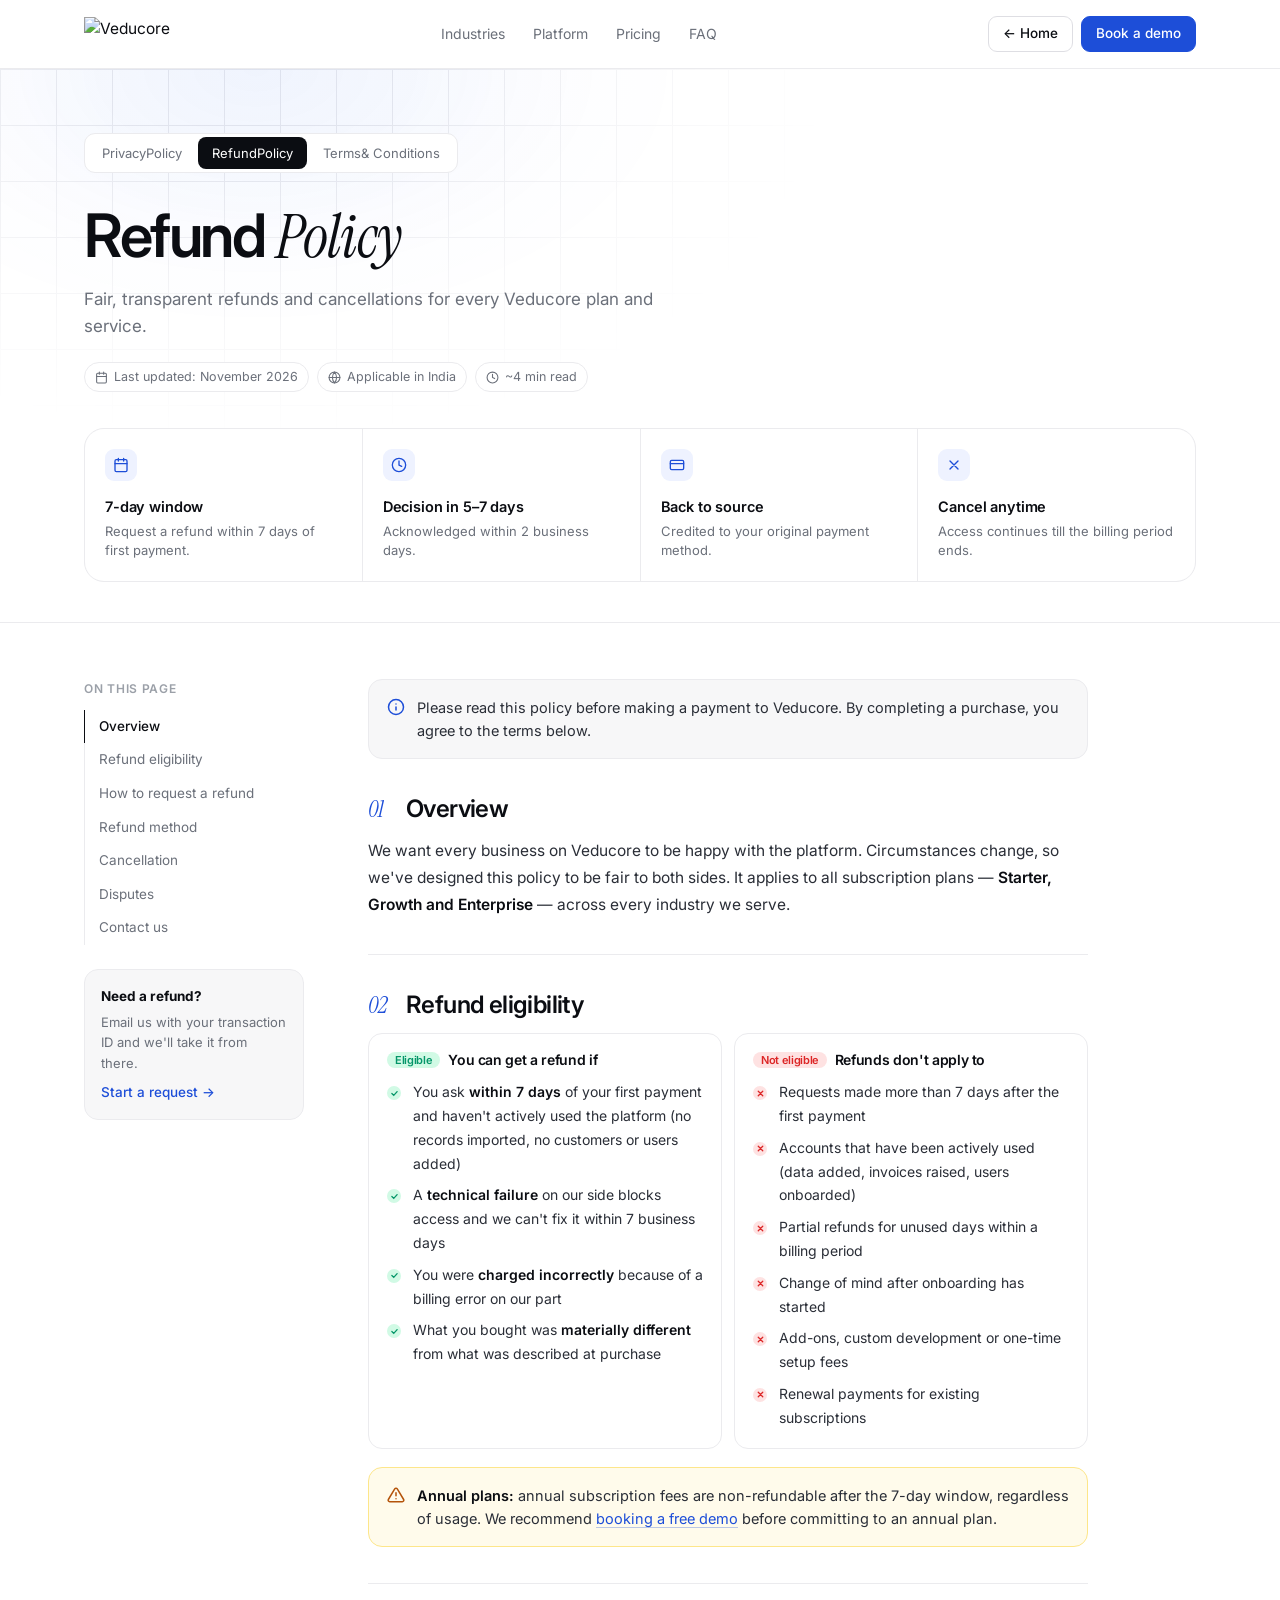
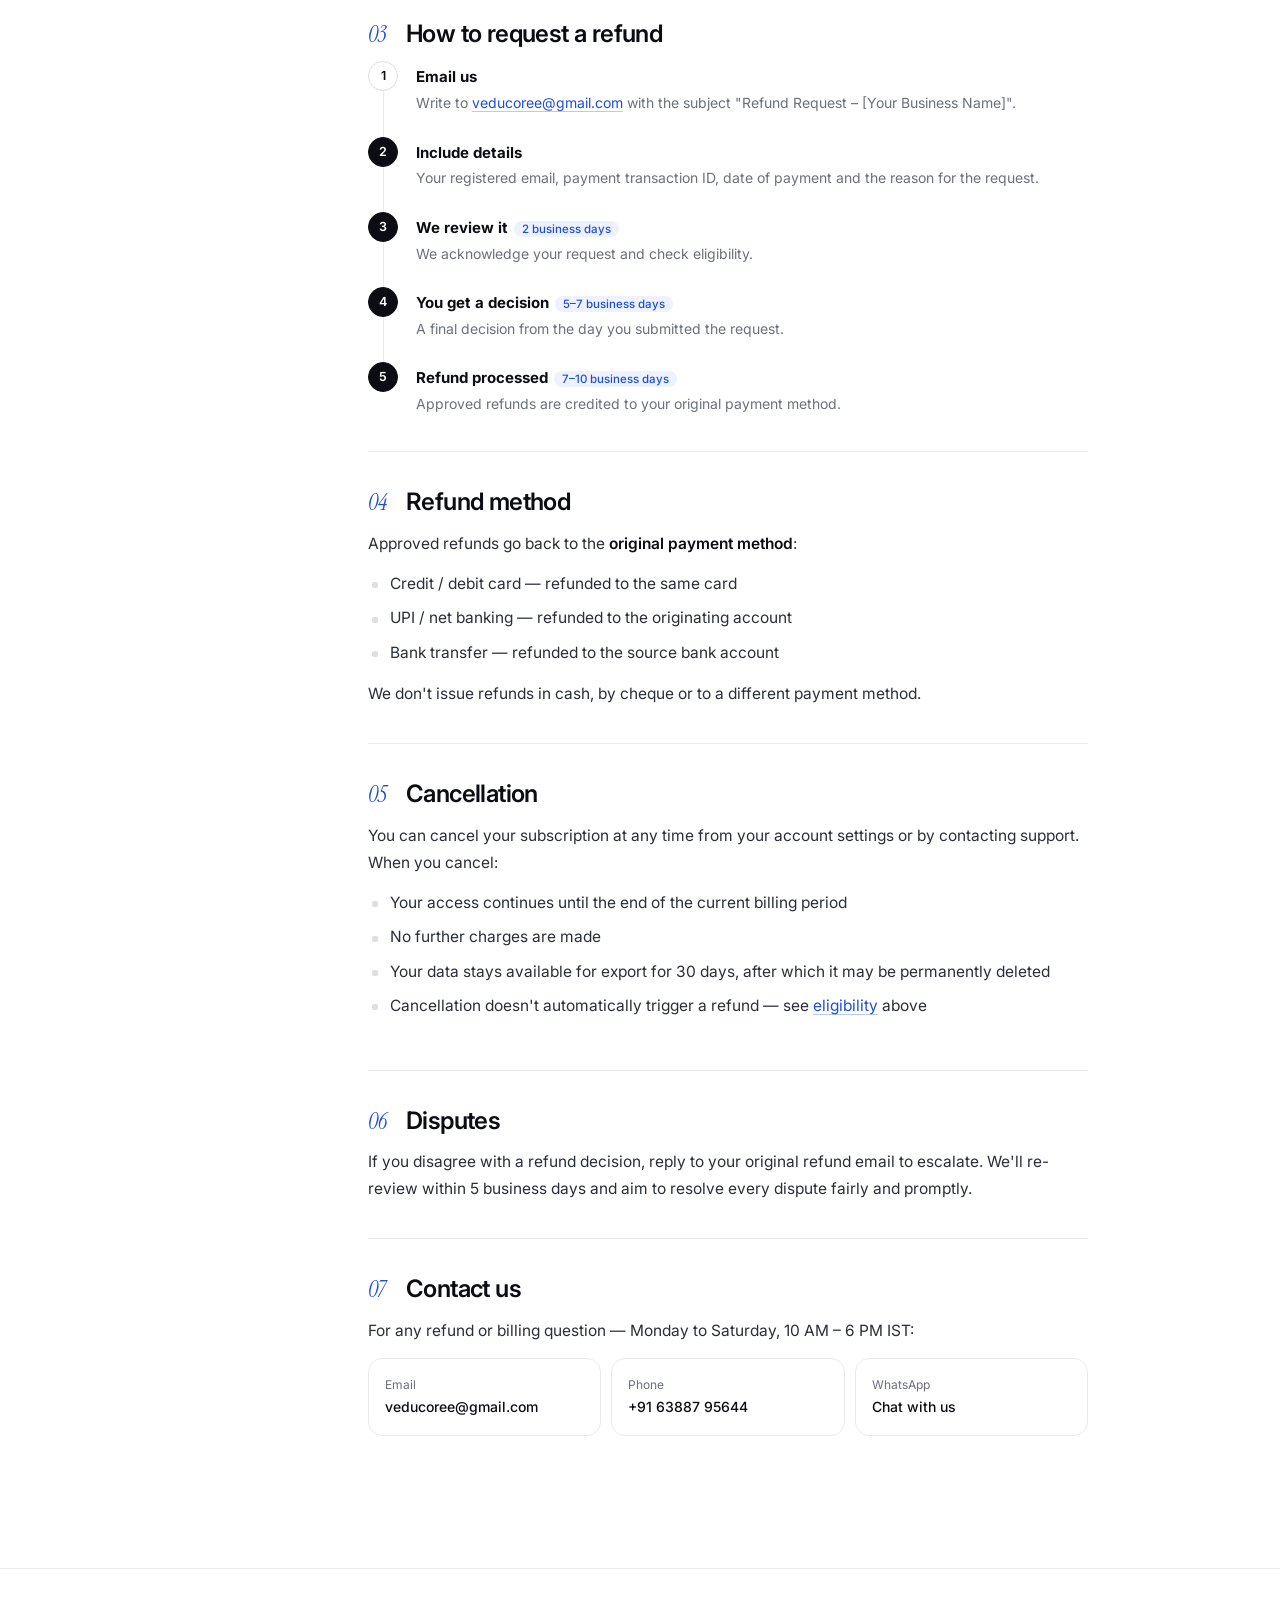
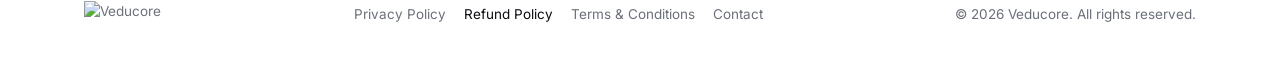
==== refund-policy.html @ 89895927 "Redesign as multi-industry SaaS platform - Rebuild homepage: industry switcher with live dashboard p" ====
<!DOCTYPE html>
<html lang="en">
<head>
<meta charset="utf-8">
<meta name="viewport" content="width=device-width, initial-scale=1, viewport-fit=cover">
<title>Refund Policy – Veducore</title>
<meta name="description" content="Veducore's refund and cancellation policy — eligibility, how to request a refund, timelines and payment methods.">
<meta name="robots" content="index, follow">
<link rel="canonical" href="https://www.veducore.in/refund-policy.html">
<link rel="preconnect" href="https://fonts.googleapis.com">
<link rel="preconnect" href="https://fonts.gstatic.com" crossorigin>
<link href="https://fonts.googleapis.com/css2?family=Inter:wght@400;500;600;700&family=Instrument+Serif:ital@0;1&display=swap" rel="stylesheet">
<link rel="stylesheet" href="legal.css">
</head>
<body>
<div class="progress" aria-hidden="true"></div>

<header>
  <div class="wrap nav">
    <a href="Site.html" class="logo" aria-label="Veducore home"><img src="image.png" alt="Veducore"></a>
    <ul class="nav-links">
      <li><a href="Site.html#industries">Industries</a></li>
      <li><a href="Site.html#platform">Platform</a></li>
      <li><a href="Site.html#pricing">Pricing</a></li>
      <li><a href="Site.html#faq">FAQ</a></li>
    </ul>
    <div style="display:flex;gap:8px">
      <a href="Site.html" class="btn ghost">← Home</a>
      <a href="Site.html#contact" class="btn">Book a demo</a>
    </div>
  </div>
</header>

<main>
  <div class="hero">
    <div class="wrap">
      <nav class="tabs" aria-label="Legal documents">
        <a href="privacy-policy.html">Privacy<span class="lg"> Policy</span></a>
        <a href="refund-policy.html" class="on" aria-current="page">Refund<span class="lg"> Policy</span></a>
        <a href="terms.html">Terms<span class="lg"> &amp; Conditions</span></a>
      </nav>
      <h1>Refund <em class="s">Policy</em></h1>
      <p class="lead">Fair, transparent refunds and cancellations for every Veducore plan and service.</p>
      <div class="meta">
        <span><svg viewBox="0 0 24 24" fill="none" stroke="currentColor" stroke-width="2" stroke-linecap="round"><rect x="3" y="4" width="18" height="18" rx="2"/><path d="M16 2v4M8 2v4M3 10h18"/></svg>Last updated: November 2026</span>
        <span><svg viewBox="0 0 24 24" fill="none" stroke="currentColor" stroke-width="2" stroke-linecap="round"><circle cx="12" cy="12" r="10"/><path d="M2 12h20M12 2a15 15 0 0 1 0 20M12 2a15 15 0 0 0 0 20"/></svg>Applicable in India</span>
        <span><svg viewBox="0 0 24 24" fill="none" stroke="currentColor" stroke-width="2" stroke-linecap="round"><circle cx="12" cy="12" r="10"/><path d="M12 6v6l4 2"/></svg>~4 min read</span>
      </div>

      <div class="glance">
        <div><i><svg viewBox="0 0 24 24" fill="none" stroke="currentColor" stroke-width="2" stroke-linecap="round"><rect x="3" y="4" width="18" height="18" rx="2"/><path d="M16 2v4M8 2v4M3 10h18"/></svg></i><b>7-day window</b><span>Request a refund within 7 days of first payment.</span></div>
        <div><i><svg viewBox="0 0 24 24" fill="none" stroke="currentColor" stroke-width="2" stroke-linecap="round"><circle cx="12" cy="12" r="10"/><path d="M12 6v6l4 2"/></svg></i><b>Decision in 5–7 days</b><span>Acknowledged within 2 business days.</span></div>
        <div><i><svg viewBox="0 0 24 24" fill="none" stroke="currentColor" stroke-width="2" stroke-linecap="round"><rect x="2" y="5" width="20" height="14" rx="2"/><path d="M2 10h20"/></svg></i><b>Back to source</b><span>Credited to your original payment method.</span></div>
        <div><i><svg viewBox="0 0 24 24" fill="none" stroke="currentColor" stroke-width="2" stroke-linecap="round"><path d="M18 6 6 18M6 6l12 12"/></svg></i><b>Cancel anytime</b><span>Access continues till the billing period ends.</span></div>
      </div>
    </div>
  </div>

  <div class="wrap layout">
    <details class="toc" open>
      <summary>On this page</summary>
      <ol id="tocList"></ol>
      <div class="help"><b>Need a refund?</b>Email us with your transaction ID and we'll take it from there.<a href="mailto:veducoree@gmail.com?subject=Refund%20Request">Start a request →</a></div>
    </details>

    <article class="doc">
      <div class="note">
        <svg viewBox="0 0 24 24" fill="none" stroke="currentColor" stroke-width="2" stroke-linecap="round"><circle cx="12" cy="12" r="10"/><path d="M12 16v-4M12 8h.01"/></svg>
        <div>Please read this policy before making a payment to Veducore. By completing a purchase, you agree to the terms below.</div>
      </div>

      <section id="overview">
        <h2>Overview</h2>
        <p>We want every business on Veducore to be happy with the platform. Circumstances change, so we've designed this policy to be fair to both sides. It applies to all subscription plans — <strong>Starter, Growth and Enterprise</strong> — across every industry we serve.</p>
      </section>

      <section id="eligibility">
        <h2>Refund eligibility</h2>
        <div class="cols">
          <div class="col ok">
            <h3><i>Eligible</i>You can get a refund if</h3>
            <ul class="yes">
              <li>You ask <strong>within 7 days</strong> of your first payment and haven't actively used the platform (no records imported, no customers or users added)</li>
              <li>A <strong>technical failure</strong> on our side blocks access and we can't fix it within 7 business days</li>
              <li>You were <strong>charged incorrectly</strong> because of a billing error on our part</li>
              <li>What you bought was <strong>materially different</strong> from what was described at purchase</li>
            </ul>
          </div>
          <div class="col bad">
            <h3><i>Not eligible</i>Refunds don't apply to</h3>
            <ul class="no">
              <li>Requests made more than 7 days after the first payment</li>
              <li>Accounts that have been actively used (data added, invoices raised, users onboarded)</li>
              <li>Partial refunds for unused days within a billing period</li>
              <li>Change of mind after onboarding has started</li>
              <li>Add-ons, custom development or one-time setup fees</li>
              <li>Renewal payments for existing subscriptions</li>
            </ul>
          </div>
        </div>
        <div class="note warn">
          <svg viewBox="0 0 24 24" fill="none" stroke="currentColor" stroke-width="2" stroke-linecap="round"><path d="M10.3 3.9 1.8 18a2 2 0 0 0 1.7 3h17a2 2 0 0 0 1.7-3L13.7 3.9a2 2 0 0 0-3.4 0z"/><path d="M12 9v4M12 17h.01"/></svg>
          <div><strong>Annual plans:</strong> annual subscription fees are non-refundable after the 7-day window, regardless of usage. We recommend <a href="Site.html#contact">booking a free demo</a> before committing to an annual plan.</div>
        </div>
      </section>

      <section id="how-to-request">
        <h2>How to request a refund</h2>
        <ol class="tl">
          <li><b>Email us</b><span>Write to <a href="mailto:veducoree@gmail.com?subject=Refund%20Request">veducoree@gmail.com</a> with the subject "Refund Request – [Your Business Name]".</span></li>
          <li><b>Include details</b><span>Your registered email, payment transaction ID, date of payment and the reason for the request.</span></li>
          <li><b>We review it</b><em>2 business days</em><span>We acknowledge your request and check eligibility.</span></li>
          <li><b>You get a decision</b><em>5–7 business days</em><span>A final decision from the day you submitted the request.</span></li>
          <li><b>Refund processed</b><em>7–10 business days</em><span>Approved refunds are credited to your original payment method.</span></li>
        </ol>
      </section>

      <section id="refund-method">
        <h2>Refund method</h2>
        <p>Approved refunds go back to the <strong>original payment method</strong>:</p>
        <ul>
          <li>Credit / debit card — refunded to the same card</li>
          <li>UPI / net banking — refunded to the originating account</li>
          <li>Bank transfer — refunded to the source bank account</li>
        </ul>
        <p>We don't issue refunds in cash, by cheque or to a different payment method.</p>
      </section>

      <section id="cancellation">
        <h2>Cancellation</h2>
        <p>You can cancel your subscription at any time from your account settings or by contacting support. When you cancel:</p>
        <ul>
          <li>Your access continues until the end of the current billing period</li>
          <li>No further charges are made</li>
          <li>Your data stays available for export for 30 days, after which it may be permanently deleted</li>
          <li>Cancellation doesn't automatically trigger a refund — see <a href="#eligibility">eligibility</a> above</li>
        </ul>
      </section>

      <section id="disputes">
        <h2>Disputes</h2>
        <p>If you disagree with a refund decision, reply to your original refund email to escalate. We'll re-review within 5 business days and aim to resolve every dispute fairly and promptly.</p>
      </section>

      <section id="contact">
        <h2>Contact us</h2>
        <p>For any refund or billing question — Monday to Saturday, 10 AM – 6 PM IST:</p>
        <div class="contact">
          <a href="mailto:veducoree@gmail.com"><small>Email</small><b>veducoree@gmail.com</b></a>
          <a href="tel:+916388795644"><small>Phone</small><b>+91 63887 95644</b></a>
          <a href="https://wa.me/916388795644"><small>WhatsApp</small><b>Chat with us</b></a>
        </div>
      </section>
    </article>
  </div>
</main>

<footer>
  <div class="wrap fin">
    <a href="Site.html" class="logo"><img src="image.png" alt="Veducore" style="height:28px"></a>
    <nav aria-label="Legal">
      <a href="privacy-policy.html">Privacy Policy</a>
      <a href="refund-policy.html" class="on">Refund Policy</a>
      <a href="terms.html">Terms &amp; Conditions</a>
      <a href="Site.html#contact">Contact</a>
    </nav>
    <span>© 2026 Veducore. All rights reserved.</span>
  </div>
</footer>

<button class="top" aria-label="Back to top"><svg width="16" height="16" viewBox="0 0 24 24" fill="none" stroke="currentColor" stroke-width="2" stroke-linecap="round"><path d="M12 19V5M5 12l7-7 7 7"/></svg></button>
<script src="legal.js"></script>
</body>
</html>
---- legal.css ----
/* Shared styles for Veducore legal pages (privacy, refund, terms) */
:root{
  --f:'Inter',system-ui,-apple-system,sans-serif;
  --serif:'Instrument Serif',Georgia,serif;
  --bg:#ffffff;--bg2:#f7f7f8;--bg3:#f1f1f3;
  --ink:#0b0d12;--ink2:#2a2e37;--mute:#6b707a;--faint:#9ba0a8;
  --line:#ebebee;--line2:#dedee3;
  --brand:#1d4ed8;--soft:#eef2ff;--ok:#059669;--warn:#b45309;
  --r:14px;--r-lg:20px;
  color-scheme:light;
}
*,*::before,*::after{box-sizing:border-box;margin:0;padding:0}
html{scroll-behavior:smooth;scroll-padding-top:96px;-webkit-text-size-adjust:100%}
body{background:var(--bg);color:var(--ink);font:15.5px/1.6 var(--f);overflow-x:hidden;-webkit-font-smoothing:antialiased}
img{max-width:100%;display:block}
a{color:inherit;text-decoration:none}
button{font:inherit;color:inherit;cursor:pointer;background:none;border:0}
h1,h2,h3{font-weight:600;letter-spacing:-.025em;line-height:1.15}
em.s{font-family:var(--serif);font-style:italic;font-weight:400;letter-spacing:-.01em}
.wrap{max-width:1160px;margin:0 auto;padding:0 24px}

/* progress */
.progress{position:fixed;top:0;left:0;height:2px;width:0;background:var(--brand);z-index:200;transition:width .1s linear}

/* header */
header{position:sticky;top:0;z-index:100;background:rgba(255,255,255,.85);backdrop-filter:saturate(180%) blur(14px);-webkit-backdrop-filter:saturate(180%) blur(14px);border-bottom:1px solid var(--line)}
.nav{display:flex;align-items:center;justify-content:space-between;height:68px;gap:20px}
.logo img{height:34px;width:auto}
.nav-links{display:flex;gap:4px;list-style:none}
.nav-links a{display:block;padding:7px 12px;border-radius:8px;font-size:14px;color:var(--mute);transition:color .2s,background .2s}
.nav-links a:hover{color:var(--ink);background:var(--bg2)}
.btn{display:inline-flex;align-items:center;justify-content:center;gap:8px;height:36px;padding:0 14px;border-radius:9px;font-weight:500;font-size:13.5px;background:var(--brand);color:#fff;border:1px solid var(--brand);transition:transform .2s,box-shadow .2s;white-space:nowrap}
.btn:hover{transform:translateY(-1px);box-shadow:0 10px 24px -10px rgba(29,78,216,.6)}
.btn.ghost{background:var(--bg);color:var(--ink);border-color:var(--line2)}
.btn.ghost:hover{border-color:var(--ink);box-shadow:none}
@media(max-width:760px){.nav-links{display:none}}
@media(max-width:400px){.nav .btn.ghost{display:none}}

/* hero */
.hero{padding:64px 0 40px;position:relative;border-bottom:1px solid var(--line)}
.hero::before{content:"";position:absolute;inset:0;z-index:-1;
  background:radial-gradient(50% 70% at 20% 0%,rgba(37,99,235,.07),transparent 70%),
  linear-gradient(var(--line) 1px,transparent 1px) 0 0/56px 56px,
  linear-gradient(90deg,var(--line) 1px,transparent 1px) 0 0/56px 56px;
  -webkit-mask-image:radial-gradient(60% 90% at 20% 0%,#000 20%,transparent 75%);mask-image:radial-gradient(60% 90% at 20% 0%,#000 20%,transparent 75%)}
.tabs{display:inline-flex;gap:2px;padding:3px;border:1px solid var(--line);border-radius:11px;background:var(--bg);margin-bottom:28px;max-width:100%;overflow-x:auto}
.tabs a{height:32px;padding:0 14px;display:inline-flex;align-items:center;border-radius:8px;font-size:13px;color:var(--mute);white-space:nowrap;transition:color .2s,background .2s}
.tabs a:hover{color:var(--ink)}
.tabs a.on{background:var(--ink);color:#fff}
.hero h1{font-size:clamp(36px,5.6vw,60px);letter-spacing:-.04em}
.hero p.lead{color:var(--mute);font-size:17px;max-width:620px;margin-top:14px}
.meta{display:flex;gap:8px;flex-wrap:wrap;margin-top:22px}
.meta span{display:inline-flex;align-items:center;gap:6px;font-size:12.5px;color:var(--mute);padding:4px 10px;border:1px solid var(--line);border-radius:99px;background:var(--bg)}
.meta svg{width:13px;height:13px}

/* at a glance */
.glance{display:grid;grid-template-columns:repeat(4,1fr);gap:1px;background:var(--line);border:1px solid var(--line);border-radius:var(--r-lg);overflow:hidden;margin-top:36px}
.glance div{background:var(--bg);padding:20px}
.glance i{width:32px;height:32px;border-radius:9px;background:var(--soft);color:var(--brand);display:grid;place-items:center;font-style:normal;margin-bottom:14px}
.glance i svg{width:16px;height:16px}
.glance b{display:block;font-size:14.5px;font-weight:600;letter-spacing:-.01em}
.glance span{display:block;font-size:13px;color:var(--mute);margin-top:3px;line-height:1.5}
@media(max-width:860px){.glance{grid-template-columns:1fr 1fr}}
@media(max-width:440px){.glance div{padding:14px}.glance i{width:28px;height:28px;margin-bottom:10px}.glance b{font-size:13.5px}.glance span{font-size:12px}}

/* layout */
.layout{display:grid;grid-template-columns:220px minmax(0,1fr);gap:64px;padding:56px 0 96px}
.toc{position:sticky;top:96px;align-self:start;max-height:calc(100vh - 120px);overflow:auto}
.toc summary{list-style:none;font-size:12px;font-weight:600;letter-spacing:.06em;text-transform:uppercase;color:var(--faint);margin-bottom:12px;cursor:default}
.toc summary::-webkit-details-marker{display:none}
.toc ol{list-style:none;border-left:1px solid var(--line)}
.toc a{display:block;padding:6px 0 6px 14px;margin-left:-1px;border-left:1px solid transparent;font-size:13.5px;color:var(--mute);transition:color .2s,border-color .2s}
.toc a:hover{color:var(--ink)}
.toc a.on{color:var(--ink);border-left-color:var(--ink);font-weight:500}
.toc .help{margin-top:24px;padding:16px;border:1px solid var(--line);border-radius:var(--r);background:var(--bg2);font-size:13px;color:var(--mute)}
.toc .help b{display:block;color:var(--ink);font-size:13.5px;margin-bottom:4px}
.toc .help a{padding:0;border:0;margin:8px 0 0;color:var(--brand);font-weight:500}
@media(max-width:960px){
  .layout{grid-template-columns:1fr;gap:28px;padding-top:28px}
  .toc{position:static;max-height:none;border:1px solid var(--line);border-radius:var(--r);padding:14px 16px}
  .toc summary{margin:0;cursor:pointer;display:flex;justify-content:space-between;align-items:center;color:var(--ink);text-transform:none;letter-spacing:0;font-size:14px;font-weight:500}
  .toc summary::after{content:"";width:8px;height:8px;border-right:1.5px solid var(--mute);border-bottom:1.5px solid var(--mute);transform:rotate(45deg);transition:transform .2s;margin-right:4px}
  .toc[open] summary::after{transform:rotate(-135deg)}
  .toc[open] ol{margin-top:12px}
  .toc .help{display:none}
}

/* content */
.doc{max-width:720px}
.doc section{padding-bottom:36px;margin-bottom:36px;border-bottom:1px solid var(--line)}
.doc section:last-child{border:0;margin:0}
.doc h2{font-size:clamp(20px,2.6vw,24px);margin-bottom:14px;display:flex;align-items:baseline;gap:12px;position:relative}
.doc h2 .n{font-family:var(--serif);font-style:italic;font-weight:400;color:var(--brand);font-size:.95em;min-width:26px}
.doc h2 .anchor{opacity:0;color:var(--faint);font-size:15px;transition:opacity .2s;padding:0 4px}
.doc h2:hover .anchor{opacity:1}
.doc h2 .anchor:hover{color:var(--brand)}
.doc h3{font-size:16px;margin:22px 0 10px}
.doc p{color:var(--ink2);margin-bottom:14px;line-height:1.75}
.doc p:last-child{margin-bottom:0}
.doc ul{list-style:none;margin:0 0 14px;display:grid;gap:8px}
.doc ul li{position:relative;padding-left:22px;color:var(--ink2);line-height:1.7}
.doc ul li::before{content:"";position:absolute;left:4px;top:.72em;width:6px;height:6px;border-radius:2px;background:var(--line2)}
.doc ul.yes li::before,.doc ul.no li::before{width:14px;height:14px;left:0;top:.42em;border-radius:50%;background-position:center;background-size:9px;background-repeat:no-repeat}
.doc ul.yes li::before{background-color:#d1fae5;background-image:url("data:image/svg+xml,%3Csvg xmlns='http://www.w3.org/2000/svg' viewBox='0 0 24 24' fill='none' stroke='%23059669' stroke-width='3.5' stroke-linecap='round'%3E%3Cpath d='m5 12 5 5 9-10'/%3E%3C/svg%3E")}
.doc ul.no li::before{background-color:#fee2e2;background-image:url("data:image/svg+xml,%3Csvg xmlns='http://www.w3.org/2000/svg' viewBox='0 0 24 24' fill='none' stroke='%23dc2626' stroke-width='3.5' stroke-linecap='round'%3E%3Cpath d='M6 6l12 12M18 6 6 18'/%3E%3C/svg%3E")}
.doc ul.yes li,.doc ul.no li{padding-left:26px}
.doc a{color:var(--brand);text-decoration:underline;text-decoration-color:rgba(29,78,216,.3);text-underline-offset:3px;transition:text-decoration-color .2s}
.doc a:hover{text-decoration-color:var(--brand)}
.doc strong{color:var(--ink);font-weight:600}
.note{display:flex;gap:12px;padding:16px 18px;border:1px solid var(--line);border-radius:var(--r);background:var(--bg2);margin:0 0 36px;font-size:14.5px;color:var(--ink2)}
.note svg{width:18px;height:18px;flex-shrink:0;margin-top:2px;color:var(--brand)}
.note.warn{background:#fffbeb;border-color:#fde68a;margin:18px 0 0}
.note.warn svg{color:var(--warn)}
.cols{display:grid;grid-template-columns:1fr 1fr;gap:12px;margin:6px 0 4px}
.col{border:1px solid var(--line);border-radius:var(--r);padding:18px}
.col h3{margin:0 0 12px;font-size:14px;display:flex;align-items:center;gap:8px}
.col h3 i{font-style:normal;font-size:11px;font-weight:600;padding:2px 8px;border-radius:99px}
.col.ok h3 i{background:#d1fae5;color:var(--ok)}
.col.bad h3 i{background:#fee2e2;color:#dc2626}
.col ul{margin:0}
.col li{font-size:14px}
@media(max-width:640px){.cols{grid-template-columns:1fr}}

/* timeline */
.tl{list-style:none;counter-reset:t;margin:8px 0 0;display:grid;gap:0}
.tl li{position:relative;padding:0 0 22px 48px;counter-increment:t}
.tl li::before{content:counter(t);position:absolute;left:0;top:0;width:30px;height:30px;border-radius:50%;border:1px solid var(--line2);background:var(--bg);display:grid;place-items:center;font-size:12.5px;font-weight:600;z-index:1;transition:background .3s,color .3s,border-color .3s}
.tl li::after{content:"";position:absolute;left:15px;top:30px;bottom:0;width:1px;background:var(--line)}
.tl li:last-child{padding-bottom:0}
.tl li:last-child::after{display:none}
.tl li.in::before{background:var(--ink);color:#fff;border-color:var(--ink)}
.tl b{display:inline-block;font-size:15px;padding-top:4px}
.tl span{display:block;color:var(--mute);font-size:14px;margin-top:2px}
.tl em{font-style:normal;font-size:11.5px;color:var(--brand);background:var(--soft);padding:1px 8px;border-radius:99px;margin-left:6px;font-weight:500}

/* contact card */
.contact{display:grid;grid-template-columns:repeat(3,1fr);gap:10px;margin-top:6px}
.contact a,.contact div{display:flex;flex-direction:column;gap:2px;padding:16px;border:1px solid var(--line);border-radius:var(--r);text-decoration:none!important;color:var(--ink)!important;transition:border-color .2s,transform .2s}
.contact a:hover{border-color:var(--ink);transform:translateY(-2px)}
.contact small{font-size:12px;color:var(--mute)}
.contact b{font-size:14px;font-weight:500;word-break:break-word}
@media(max-width:640px){.contact{grid-template-columns:1fr}}

/* footer */
footer{border-top:1px solid var(--line);padding:32px 0;font-size:13.5px;color:var(--mute)}
.fin{display:flex;align-items:center;justify-content:space-between;gap:16px;flex-wrap:wrap}
.fin nav{display:flex;gap:18px;flex-wrap:wrap}
.fin nav a:hover,.fin nav a.on{color:var(--ink)}
@media(max-width:640px){.fin{flex-direction:column;text-align:center}.fin nav{justify-content:center}}

/* toast + top */
.toast{position:fixed;left:50%;bottom:24px;transform:translate(-50%,20px);background:var(--ink);color:#fff;font-size:13px;padding:9px 16px;border-radius:10px;opacity:0;pointer-events:none;transition:all .3s;z-index:300}
.toast.show{opacity:1;transform:translate(-50%,0)}
.top{position:fixed;right:20px;bottom:20px;width:42px;height:42px;border-radius:12px;border:1px solid var(--line2);background:var(--bg);display:grid;place-items:center;box-shadow:0 8px 24px -12px rgba(0,0,0,.25);opacity:0;transform:translateY(10px);pointer-events:none;transition:all .3s;z-index:90}
.top.show{opacity:1;transform:none;pointer-events:auto}
.top:hover{border-color:var(--ink)}

@supports(padding:max(0px)){.wrap{padding-left:max(24px,env(safe-area-inset-left));padding-right:max(24px,env(safe-area-inset-right))}}
@media(max-width:640px){.wrap{padding-left:max(16px,env(safe-area-inset-left));padding-right:max(16px,env(safe-area-inset-right))}.hero{padding:40px 0 28px}.tabs{display:flex;width:100%}.tabs a{flex:1 0 auto;justify-content:center}.doc h2 .anchor{opacity:1}.top{right:14px;bottom:max(14px,env(safe-area-inset-bottom))}}
@media(max-width:480px){.tabs .lg{display:none}}
@media(max-width:360px){.hero h1{font-size:32px}.nav{gap:10px}.logo img{height:28px}.btn{padding:0 10px}.glance{grid-template-columns:1fr}}
@media(min-width:1800px){.wrap{max-width:1280px}}
@media(hover:none){.btn:hover,.contact a:hover{transform:none}}
@media print{header,.toc,.top,.tabs,.progress,footer,.toast{display:none!important}.layout{display:block;padding:0}.hero::before{display:none}}
@media(prefers-reduced-motion:reduce){*{transition:none!important;scroll-behavior:auto!important}}
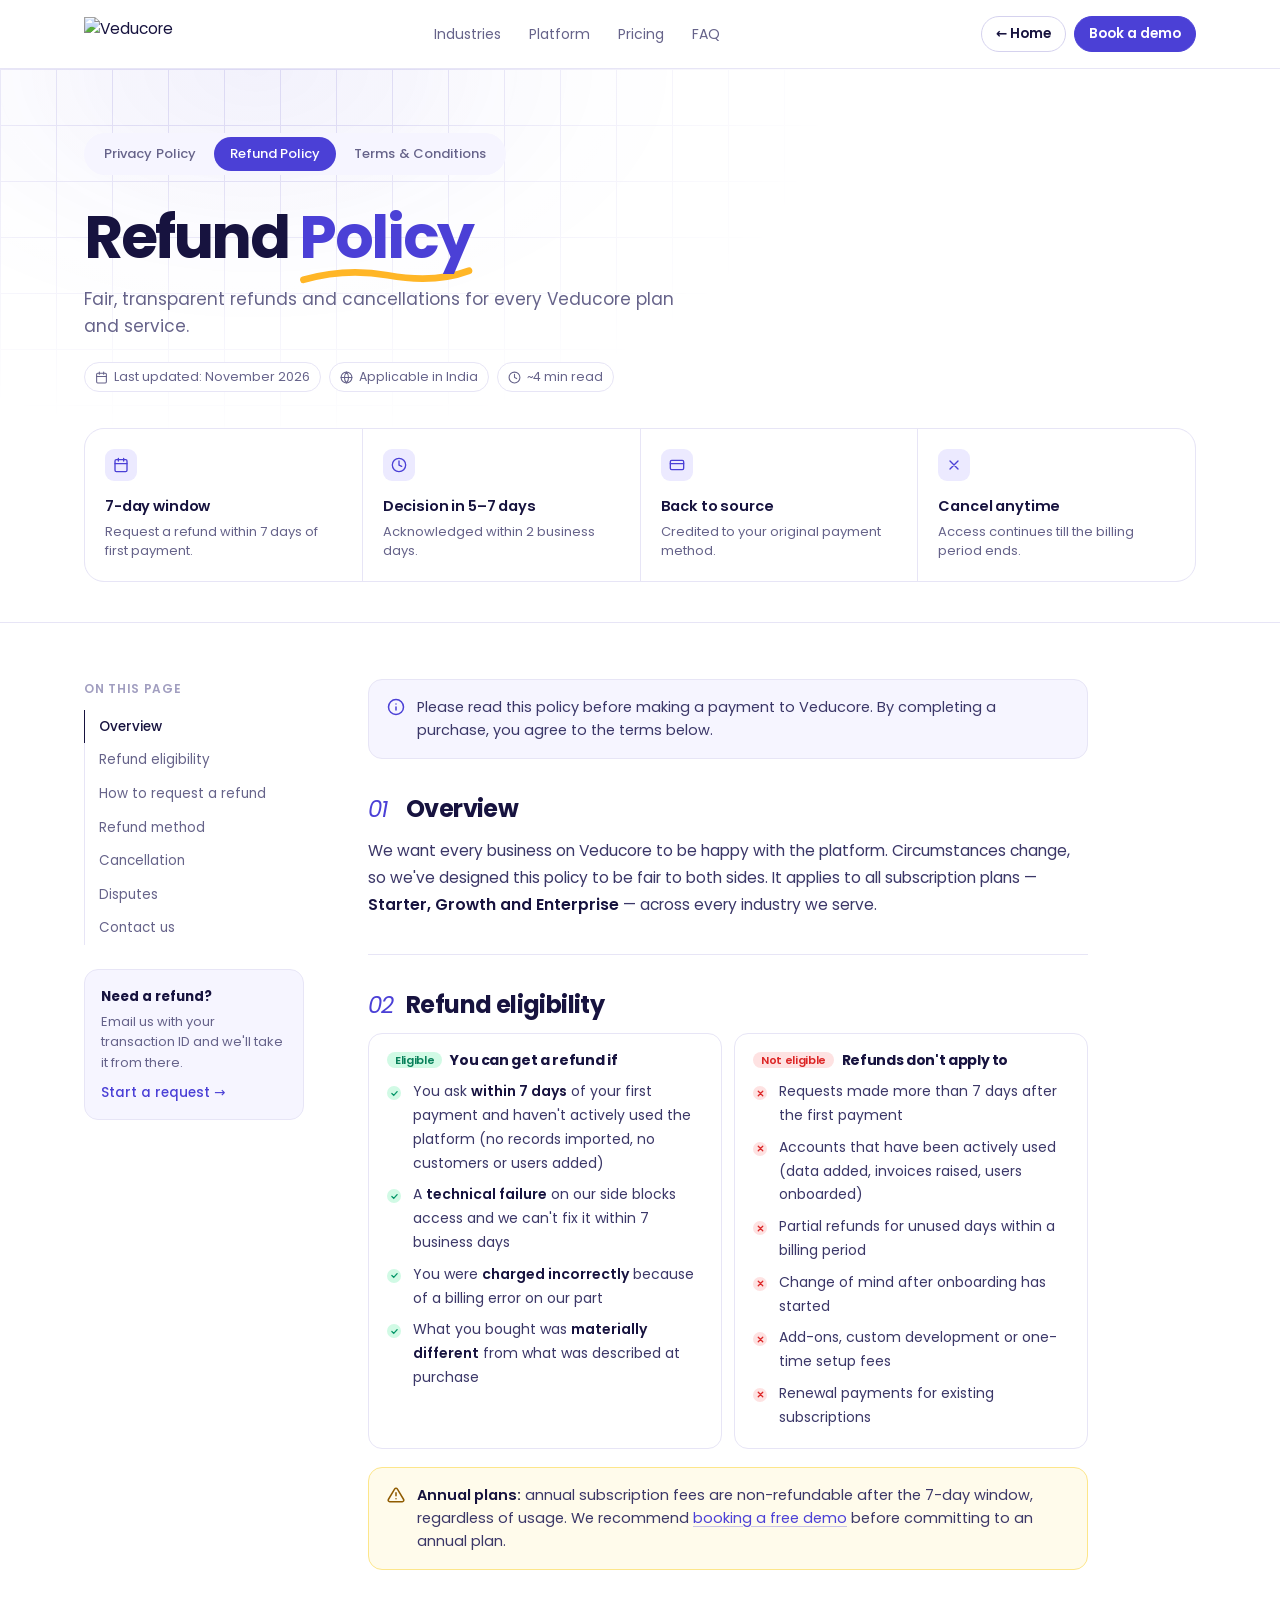
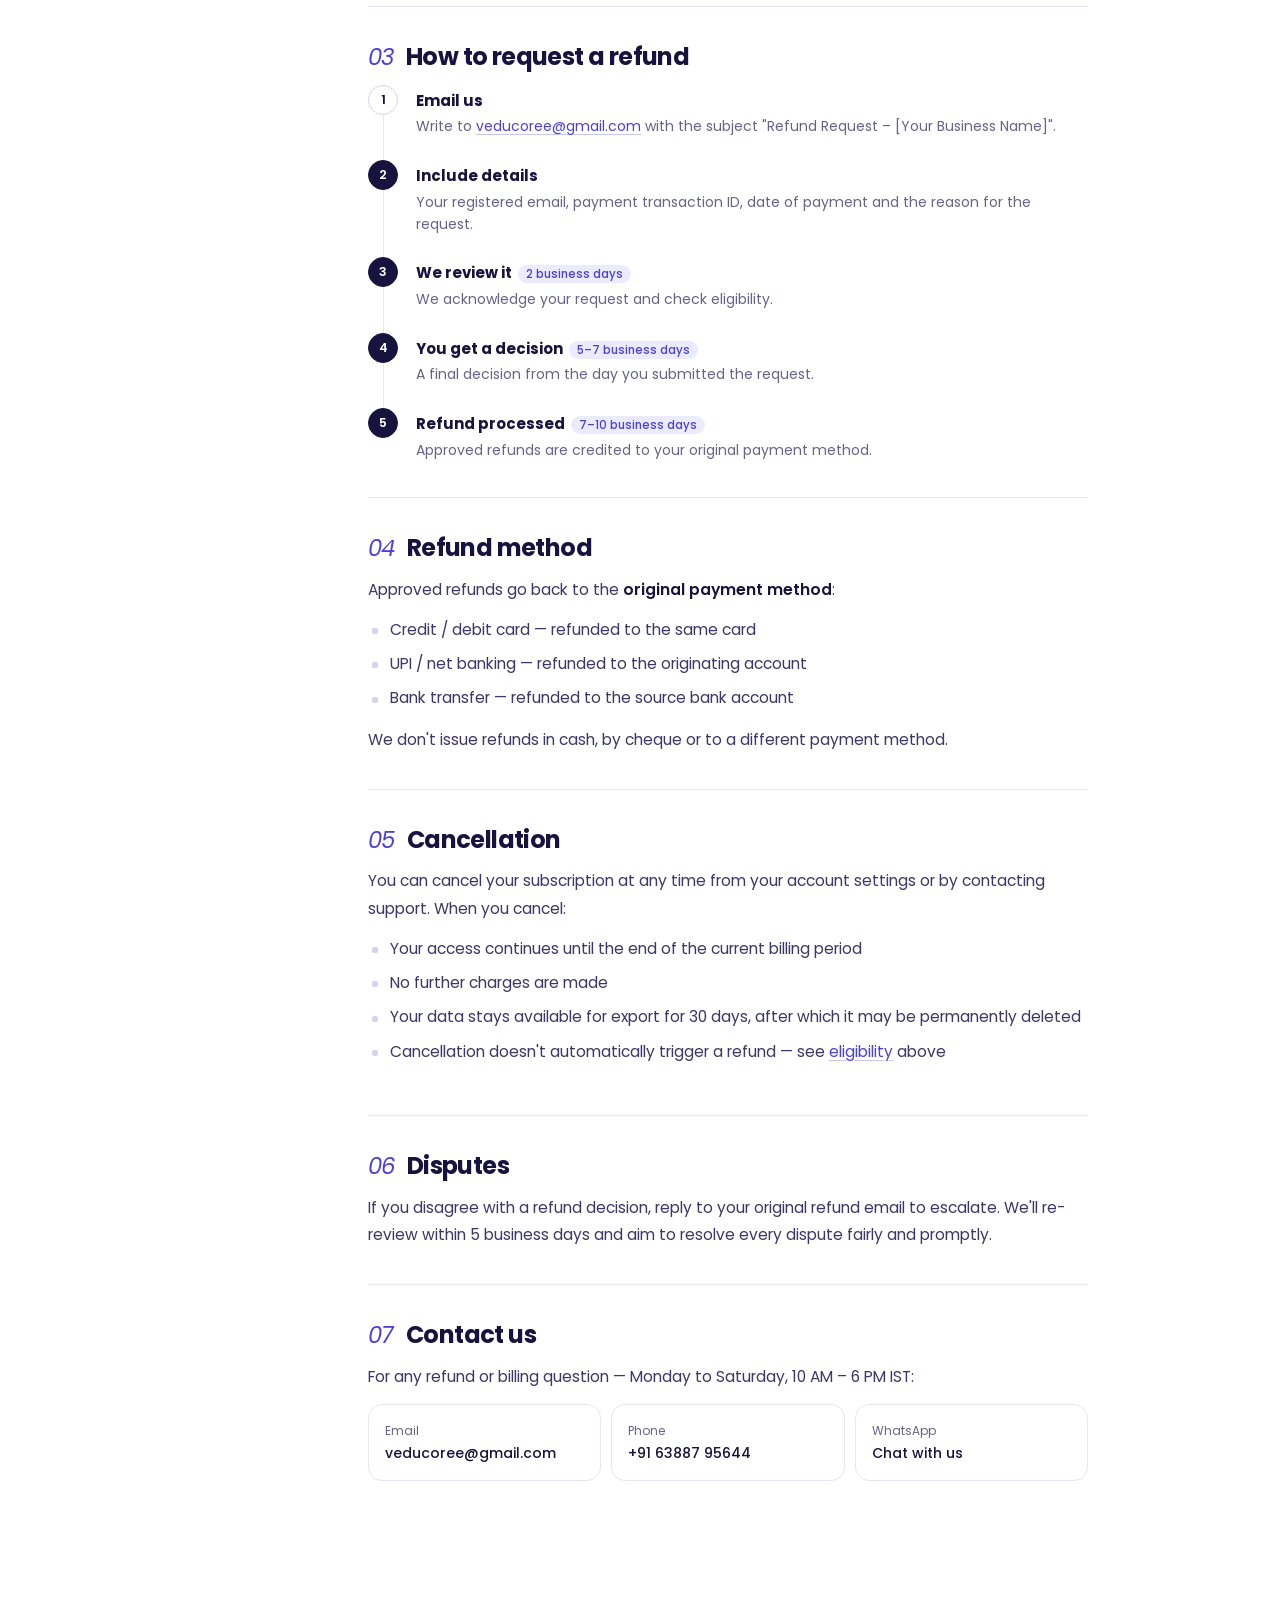
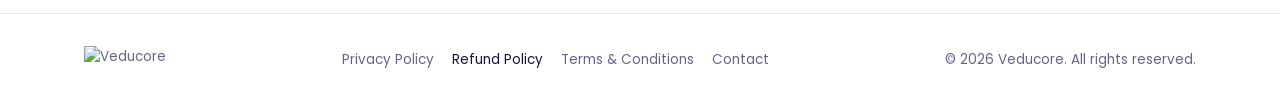
==== commit 0ec66f39: "Redesign UI: humanized illustrations, wave sections, colour-psychology palette - Poppins type, wave " ====
--- a/refund-policy.html
+++ b/refund-policy.html
@@ -9,7 +9,7 @@
 <link rel="canonical" href="https://www.veducore.in/refund-policy.html">
 <link rel="preconnect" href="https://fonts.googleapis.com">
 <link rel="preconnect" href="https://fonts.gstatic.com" crossorigin>
-<link href="https://fonts.googleapis.com/css2?family=Inter:wght@400;500;600;700&family=Instrument+Serif:ital@0;1&display=swap" rel="stylesheet">
+<link href="https://fonts.googleapis.com/css2?family=Poppins:wght@400;500;600;700&display=swap" rel="stylesheet">
 <link rel="stylesheet" href="legal.css">
 </head>
 <body>
--- a/legal.css
+++ b/legal.css
@@ -1,11 +1,12 @@
 /* Shared styles for Veducore legal pages (privacy, refund, terms) */
 :root{
-  --f:'Inter',system-ui,-apple-system,sans-serif;
-  --serif:'Instrument Serif',Georgia,serif;
-  --bg:#ffffff;--bg2:#f7f7f8;--bg3:#f1f1f3;
-  --ink:#0b0d12;--ink2:#2a2e37;--mute:#6b707a;--faint:#9ba0a8;
-  --line:#ebebee;--line2:#dedee3;
-  --brand:#1d4ed8;--soft:#eef2ff;--ok:#059669;--warn:#b45309;
+  /* same colour-psychology palette as Site.html */
+  --f:'Poppins',system-ui,-apple-system,'Segoe UI',sans-serif;
+  --serif:'Poppins',system-ui,sans-serif;
+  --bg:#ffffff;--bg2:#F6F5FF;--bg3:#ECEAFF;
+  --ink:#17133F;--ink2:#3B3768;--mute:#66638A;--faint:#A19EC0;
+  --line:#E7E5F6;--line2:#D5D2EE;
+  --brand:#4B40D6;--soft:#ECEAFF;--ok:#08805A;--warn:#8F5B00;--sun:#FFB627;
   --r:14px;--r-lg:20px;
   color-scheme:light;
 }
@@ -15,8 +16,8 @@
 img{max-width:100%;display:block}
 a{color:inherit;text-decoration:none}
 button{font:inherit;color:inherit;cursor:pointer;background:none;border:0}
-h1,h2,h3{font-weight:600;letter-spacing:-.025em;line-height:1.15}
-em.s{font-family:var(--serif);font-style:italic;font-weight:400;letter-spacing:-.01em}
+h1,h2,h3{font-weight:700;letter-spacing:-.025em;line-height:1.15}
+em.s{font-style:normal;color:var(--brand);white-space:nowrap;padding-bottom:.1em;background:url("data:image/svg+xml,%3Csvg xmlns='http://www.w3.org/2000/svg' viewBox='0 0 120 12' preserveAspectRatio='none'%3E%3Cpath d='M3 8.5c18-5 38-6.5 58-3s38 3.5 56-3' fill='none' stroke='%23FFB627' stroke-width='4.5' stroke-linecap='round'/%3E%3C/svg%3E") 0 100%/100% .3em no-repeat}
 .wrap{max-width:1160px;margin:0 auto;padding:0 24px}
 
 /* progress */
@@ -29,8 +30,8 @@
 .nav-links{display:flex;gap:4px;list-style:none}
 .nav-links a{display:block;padding:7px 12px;border-radius:8px;font-size:14px;color:var(--mute);transition:color .2s,background .2s}
 .nav-links a:hover{color:var(--ink);background:var(--bg2)}
-.btn{display:inline-flex;align-items:center;justify-content:center;gap:8px;height:36px;padding:0 14px;border-radius:9px;font-weight:500;font-size:13.5px;background:var(--brand);color:#fff;border:1px solid var(--brand);transition:transform .2s,box-shadow .2s;white-space:nowrap}
-.btn:hover{transform:translateY(-1px);box-shadow:0 10px 24px -10px rgba(29,78,216,.6)}
+.btn{display:inline-flex;align-items:center;justify-content:center;gap:8px;height:36px;padding:0 14px;border-radius:99px;font-weight:600;font-size:13.5px;background:var(--brand);color:#fff;border:1px solid var(--brand);transition:transform .2s,box-shadow .2s;white-space:nowrap}
+.btn:hover{transform:translateY(-1px);box-shadow:0 10px 24px -10px rgba(75,64,214,.6)}
 .btn.ghost{background:var(--bg);color:var(--ink);border-color:var(--line2)}
 .btn.ghost:hover{border-color:var(--ink);box-shadow:none}
 @media(max-width:760px){.nav-links{display:none}}
@@ -39,14 +40,15 @@
 /* hero */
 .hero{padding:64px 0 40px;position:relative;border-bottom:1px solid var(--line)}
 .hero::before{content:"";position:absolute;inset:0;z-index:-1;
-  background:radial-gradient(50% 70% at 20% 0%,rgba(37,99,235,.07),transparent 70%),
+  background:radial-gradient(50% 70% at 20% 0%,rgba(75,64,214,.07),transparent 70%),
   linear-gradient(var(--line) 1px,transparent 1px) 0 0/56px 56px,
   linear-gradient(90deg,var(--line) 1px,transparent 1px) 0 0/56px 56px;
   -webkit-mask-image:radial-gradient(60% 90% at 20% 0%,#000 20%,transparent 75%);mask-image:radial-gradient(60% 90% at 20% 0%,#000 20%,transparent 75%)}
-.tabs{display:inline-flex;gap:2px;padding:3px;border:1px solid var(--line);border-radius:11px;background:var(--bg);margin-bottom:28px;max-width:100%;overflow-x:auto}
-.tabs a{height:32px;padding:0 14px;display:inline-flex;align-items:center;border-radius:8px;font-size:13px;color:var(--mute);white-space:nowrap;transition:color .2s,background .2s}
+.tabs{display:inline-flex;gap:2px;padding:4px;border:0;border-radius:99px;background:var(--bg2);margin-bottom:28px;max-width:100%;overflow-x:auto}
+.tabs a{height:34px;padding:0 16px;display:inline-flex;align-items:center;border-radius:99px;font-weight:500;font-size:13px;color:var(--mute);white-space:nowrap;transition:color .2s,background .2s}
 .tabs a:hover{color:var(--ink)}
-.tabs a.on{background:var(--ink);color:#fff}
+.tabs a.on{background:var(--brand);color:#fff}
+.tabs .lg{margin-left:.28em}
 .hero h1{font-size:clamp(36px,5.6vw,60px);letter-spacing:-.04em}
 .hero p.lead{color:var(--mute);font-size:17px;max-width:620px;margin-top:14px}
 .meta{display:flex;gap:8px;flex-wrap:wrap;margin-top:22px}
@@ -104,7 +106,7 @@
 .doc ul.yes li::before{background-color:#d1fae5;background-image:url("data:image/svg+xml,%3Csvg xmlns='http://www.w3.org/2000/svg' viewBox='0 0 24 24' fill='none' stroke='%23059669' stroke-width='3.5' stroke-linecap='round'%3E%3Cpath d='m5 12 5 5 9-10'/%3E%3C/svg%3E")}
 .doc ul.no li::before{background-color:#fee2e2;background-image:url("data:image/svg+xml,%3Csvg xmlns='http://www.w3.org/2000/svg' viewBox='0 0 24 24' fill='none' stroke='%23dc2626' stroke-width='3.5' stroke-linecap='round'%3E%3Cpath d='M6 6l12 12M18 6 6 18'/%3E%3C/svg%3E")}
 .doc ul.yes li,.doc ul.no li{padding-left:26px}
-.doc a{color:var(--brand);text-decoration:underline;text-decoration-color:rgba(29,78,216,.3);text-underline-offset:3px;transition:text-decoration-color .2s}
+.doc a{color:var(--brand);text-decoration:underline;text-decoration-color:rgba(75,64,214,.3);text-underline-offset:3px;transition:text-decoration-color .2s}
 .doc a:hover{text-decoration-color:var(--brand)}
 .doc strong{color:var(--ink);font-weight:600}
 .note{display:flex;gap:12px;padding:16px 18px;border:1px solid var(--line);border-radius:var(--r);background:var(--bg2);margin:0 0 36px;font-size:14.5px;color:var(--ink2)}
